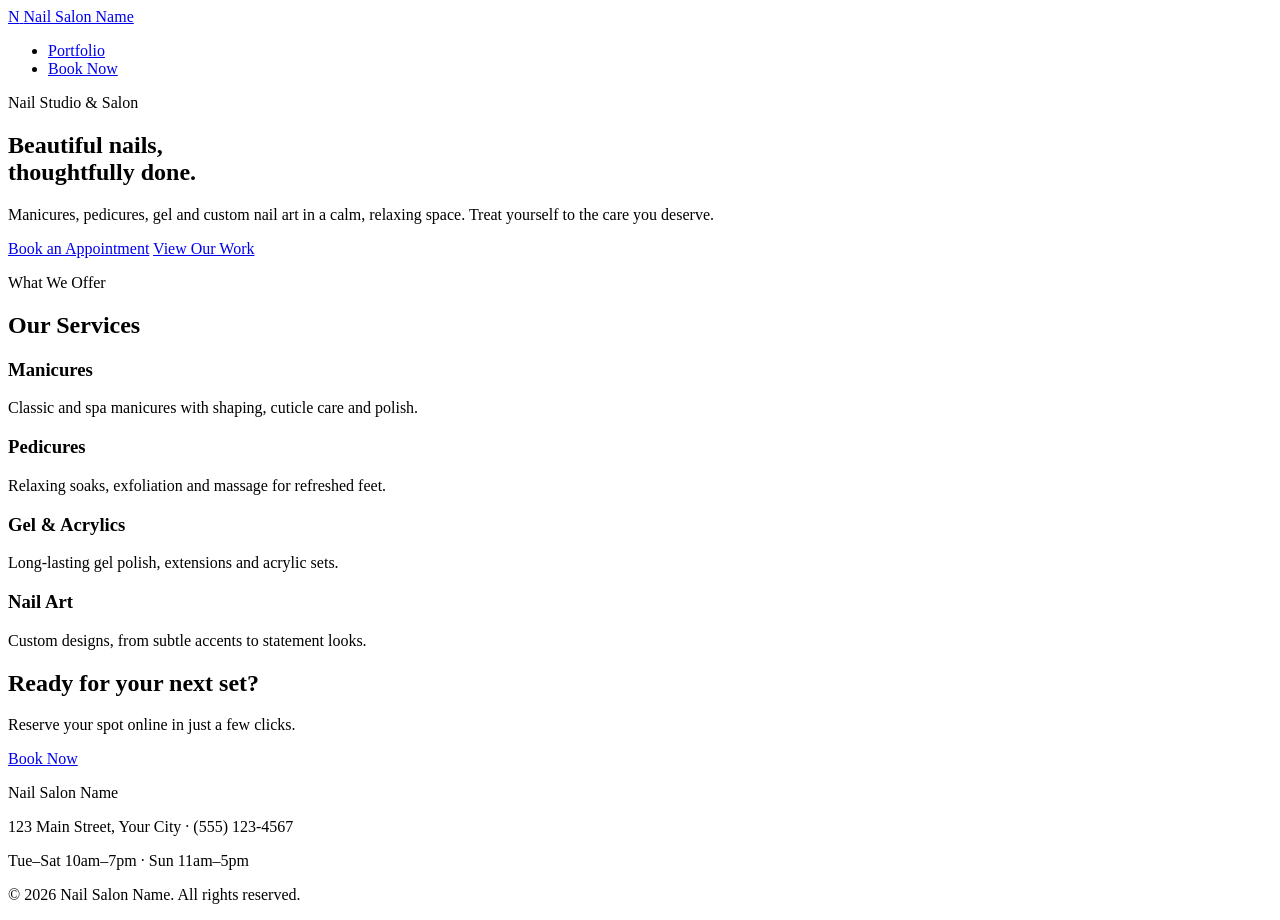
==== index.html @ 19955f5b "Create basic website structure using HTML" ====
<!DOCTYPE html>
<html lang="en">
<head>
  <meta charset="UTF-8">
  <meta name="viewport" content="width=device-width, initial-scale=1.0">
  <title>Nail Salon Name</title>
  <link rel="preconnect" href="https://fonts.googleapis.com">
  <link rel="preconnect" href="https://fonts.gstatic.com" crossorigin>
  <link href="https://fonts.googleapis.com/css2?family=Cormorant+Garamond:ital,wght@0,500;0,600;1,500&family=Raleway:wght@400;500;600&display=swap" rel="stylesheet">
  <link rel="stylesheet" href="css/styles.css">
</head>
<body>

  <!-- Navigation -->
  <header class="site-header">
    <nav class="nav">
      <a href="#" class="logo">
        <span class="logo-mark">N</span>
        <span class="logo-text">Nail Salon Name</span>
      </a>
      <ul class="nav-links">
        <li><a href="portfolio.html">Portfolio</a></li>
        <li><a href="booking.html" class="btn btn-nav">Book Now</a></li>
      </ul>
    </nav>
  </header>

  <!-- Hero -->
  <section class="hero">
    <div class="hero-content">
      <p class="eyebrow">Nail Studio &amp; Salon</p>
      <h1>Beautiful nails,<br>thoughtfully done.</h1>
      <span class="divider"></span>
      <p class="hero-text">
        Manicures, pedicures, gel and custom nail art in a calm,
        relaxing space. Treat yourself to the care you deserve.
      </p>
      <div class="hero-actions">
        <a href="booking.html" class="btn btn-primary">Book an Appointment</a>
        <a href="portfolio.html" class="btn btn-outline">View Our Work</a>
      </div>
    </div>
    <div class="hero-visual" aria-hidden="true">
      <div class="visual-card visual-card-1"></div>
      <div class="visual-card visual-card-2"></div>
    </div>
  </section>

  <!-- Services -->
  <section class="services">
    <p class="eyebrow">What We Offer</p>
    <h2>Our Services</h2>
    <span class="divider"></span>
    <div class="service-grid">
      <article class="service-card">
        <h3>Manicures</h3>
        <p>Classic and spa manicures with shaping, cuticle care and polish.</p>
      </article>
      <article class="service-card">
        <h3>Pedicures</h3>
        <p>Relaxing soaks, exfoliation and massage for refreshed feet.</p>
      </article>
      <article class="service-card">
        <h3>Gel &amp; Acrylics</h3>
        <p>Long-lasting gel polish, extensions and acrylic sets.</p>
      </article>
      <article class="service-card">
        <h3>Nail Art</h3>
        <p>Custom designs, from subtle accents to statement looks.</p>
      </article>
    </div>
  </section>

  <!-- Call to action -->
  <section class="cta">
    <h2>Ready for your next set?</h2>
    <p>Reserve your spot online in just a few clicks.</p>
    <a href="booking.html" class="btn btn-light">Book Now</a>
  </section>

  <!-- Footer -->
  <footer class="site-footer">
    <p class="footer-logo">Nail Salon Name</p>
    <p>123 Main Street, Your City &middot; (555) 123-4567</p>
    <p>Tue&ndash;Sat 10am&ndash;7pm &middot; Sun 11am&ndash;5pm</p>
    <p class="copyright">&copy; 2026 Nail Salon Name. All rights reserved.</p>
  </footer>

</body>
</html>
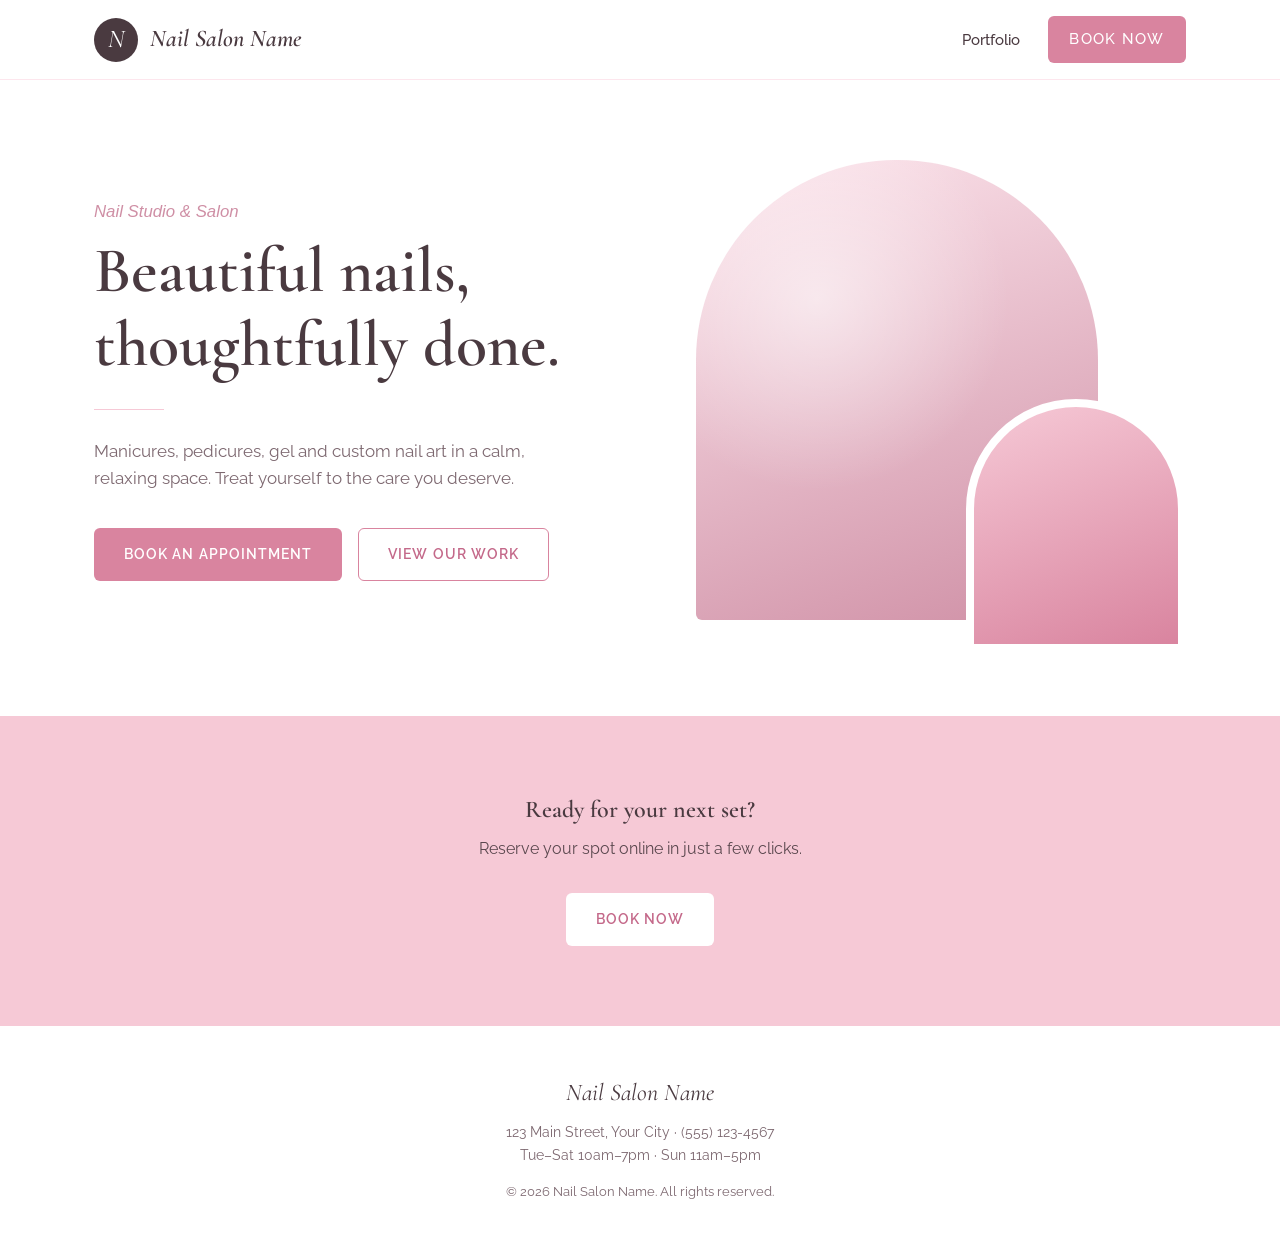
==== commit 5512c1e4: "remove services section from landing page" ====
--- a/index.html
+++ b/index.html
@@ -46,31 +46,6 @@
     </div>
   </section>
 
-  <!-- Services -->
-  <section class="services">
-    <p class="eyebrow">What We Offer</p>
-    <h2>Our Services</h2>
-    <span class="divider"></span>
-    <div class="service-grid">
-      <article class="service-card">
-        <h3>Manicures</h3>
-        <p>Classic and spa manicures with shaping, cuticle care and polish.</p>
-      </article>
-      <article class="service-card">
-        <h3>Pedicures</h3>
-        <p>Relaxing soaks, exfoliation and massage for refreshed feet.</p>
-      </article>
-      <article class="service-card">
-        <h3>Gel &amp; Acrylics</h3>
-        <p>Long-lasting gel polish, extensions and acrylic sets.</p>
-      </article>
-      <article class="service-card">
-        <h3>Nail Art</h3>
-        <p>Custom designs, from subtle accents to statement looks.</p>
-      </article>
-    </div>
-  </section>
-
   <!-- Call to action -->
   <section class="cta">
     <h2>Ready for your next set?</h2>
--- a/css/styles.css
+++ b/css/styles.css
@@ -0,0 +1,332 @@
+/* ---------- Theme ---------- */
+:root {
+  --pink: #f6c9d6;
+  --pink-deep: #d9849f;
+  --pink-darker: #c4698a;
+  --rose: #cf8fa5;
+  --blush: #fde6ed;
+  --cream: #fff5f8;
+  --ink: #4a3a40;
+  --muted: #7d6870;
+  --white: #ffffff;
+
+  --font-serif: "Cormorant Garamond", Georgia, serif;
+  --font-sans: "Raleway", "Helvetica Neue", Arial, sans-serif;
+
+  --radius: 6px;
+  --max-width: 1140px;
+}
+
+/* ---------- Base ---------- */
+*,
+*::before,
+*::after {
+  box-sizing: border-box;
+  margin: 0;
+  padding: 0;
+}
+
+html {
+  scroll-behavior: smooth;
+}
+
+body {
+  font-family: var(--font-sans);
+  color: var(--ink);
+  background: var(--white);
+  line-height: 1.6;
+  -webkit-font-smoothing: antialiased;
+}
+
+a {
+  color: inherit;
+  text-decoration: none;
+}
+
+h1,
+h2,
+h3 {
+  font-family: var(--font-serif);
+  font-weight: 600;
+  line-height: 1.15;
+  color: var(--ink);
+}
+
+.eyebrow {
+  font-family: var(--font-sans);
+  font-style: italic;
+  font-size: 1.05rem;
+  color: var(--rose);
+  margin-bottom: 0.5rem;
+}
+
+.divider {
+  display: block;
+  width: 70px;
+  height: 1px;
+  background: var(--pink);
+  margin: 1.75rem 0;
+}
+
+/* ---------- Buttons ---------- */
+.btn {
+  display: inline-block;
+  padding: 0.9rem 1.8rem;
+  font-size: 0.85rem;
+  font-weight: 600;
+  letter-spacing: 0.08em;
+  text-transform: uppercase;
+  border: 1px solid transparent;
+  border-radius: var(--radius);
+  transition: background 0.25s ease, color 0.25s ease, border-color 0.25s ease;
+}
+
+.btn-primary {
+  background: var(--pink-deep);
+  color: var(--white);
+}
+
+.btn-primary:hover {
+  background: var(--pink-darker);
+}
+
+.btn-outline {
+  border-color: var(--pink-deep);
+  color: var(--pink-darker);
+}
+
+.btn-outline:hover {
+  background: var(--pink-deep);
+  color: var(--white);
+}
+
+.btn-light {
+  background: var(--white);
+  color: var(--pink-darker);
+}
+
+.btn-light:hover {
+  background: var(--blush);
+}
+
+/* ---------- Header / Nav ---------- */
+.site-header {
+  position: sticky;
+  top: 0;
+  z-index: 10;
+  background: rgba(255, 255, 255, 0.92);
+  backdrop-filter: blur(8px);
+  border-bottom: 1px solid var(--blush);
+}
+
+.nav {
+  max-width: var(--max-width);
+  margin: 0 auto;
+  padding: 1rem 1.5rem;
+  display: flex;
+  align-items: center;
+  justify-content: space-between;
+}
+
+.logo {
+  display: flex;
+  align-items: center;
+  gap: 0.75rem;
+}
+
+.logo-mark {
+  display: grid;
+  place-items: center;
+  width: 44px;
+  height: 44px;
+  border-radius: 50%;
+  background: var(--ink);
+  color: var(--white);
+  font-family: var(--font-serif);
+  font-style: italic;
+  font-size: 1.6rem;
+}
+
+.logo-text {
+  font-family: var(--font-serif);
+  font-style: italic;
+  font-size: 1.5rem;
+  font-weight: 600;
+}
+
+.nav-links {
+  list-style: none;
+  display: flex;
+  align-items: center;
+  gap: 1.75rem;
+}
+
+.nav-links a {
+  font-size: 0.95rem;
+  font-weight: 500;
+  transition: color 0.2s ease;
+}
+
+.nav-links a:not(.btn):hover {
+  color: var(--pink-deep);
+}
+
+.btn-nav {
+  padding: 0.65rem 1.3rem;
+  background: var(--pink-deep);
+  color: var(--white);
+}
+
+.btn-nav:hover {
+  background: var(--pink-darker);
+}
+
+/* ---------- Hero ---------- */
+.hero {
+  max-width: var(--max-width);
+  margin: 0 auto;
+  padding: 5rem 1.5rem 6rem;
+  display: grid;
+  grid-template-columns: 1.1fr 1fr;
+  align-items: center;
+  gap: 4rem;
+}
+
+.hero h1 {
+  font-size: clamp(2.6rem, 5vw, 4.2rem);
+}
+
+.hero-text {
+  max-width: 460px;
+  color: var(--muted);
+  font-size: 1.05rem;
+  margin-bottom: 2.25rem;
+}
+
+.hero-actions {
+  display: flex;
+  flex-wrap: wrap;
+  gap: 1rem;
+}
+
+.hero-visual {
+  position: relative;
+  height: 460px;
+}
+
+.visual-card {
+  position: absolute;
+  border-radius: 200px 200px var(--radius) var(--radius);
+}
+
+.visual-card-1 {
+  inset: 0 18% 0 0;
+  background:
+    radial-gradient(circle at 30% 30%, rgba(255, 255, 255, 0.55), transparent 45%),
+    linear-gradient(160deg, var(--blush), var(--rose));
+}
+
+.visual-card-2 {
+  width: 45%;
+  height: 55%;
+  right: 0;
+  bottom: -2rem;
+  background: linear-gradient(160deg, var(--pink), var(--pink-deep));
+  border: 8px solid var(--white);
+}
+
+/* ---------- CTA ---------- */
+.cta {
+  background: var(--pink);
+  color: var(--ink);
+  text-align: center;
+  padding: 5rem 1.5rem;
+}
+
+.cta h2 {
+  color: var(--ink);
+  margin-bottom: 0.75rem;
+}
+
+.cta p {
+  opacity: 0.9;
+  margin-bottom: 2rem;
+}
+
+/* ---------- Footer ---------- */
+.site-footer {
+  text-align: center;
+  padding: 3rem 1.5rem;
+  font-size: 0.9rem;
+  color: var(--muted);
+}
+
+.footer-logo {
+  font-family: var(--font-serif);
+  font-style: italic;
+  font-size: 1.5rem;
+  color: var(--ink);
+  margin-bottom: 0.5rem;
+}
+
+.copyright {
+  margin-top: 1rem;
+  font-size: 0.8rem;
+}
+
+/* ---------- Responsive ---------- */
+@media (max-width: 900px) {
+  .hero {
+    grid-template-columns: 1fr;
+    text-align: center;
+    padding-top: 3.5rem;
+    gap: 3rem;
+  }
+
+  .hero .divider {
+    margin-left: auto;
+    margin-right: auto;
+  }
+
+  .hero-text {
+    margin-left: auto;
+    margin-right: auto;
+  }
+
+  .hero-actions {
+    justify-content: center;
+  }
+
+  .hero-visual {
+    height: 340px;
+    max-width: 420px;
+    width: 100%;
+    margin: 0 auto;
+  }
+
+  .service-grid {
+    grid-template-columns: repeat(2, 1fr);
+  }
+}
+
+@media (max-width: 560px) {
+  .logo-text {
+    font-size: 1.2rem;
+  }
+
+  .nav-links {
+    gap: 1rem;
+  }
+
+  .nav-links a {
+    font-size: 0.85rem;
+  }
+
+  .btn-nav {
+    padding: 0.55rem 0.9rem;
+  }
+
+  .service-grid {
+    grid-template-columns: 1fr;
+  }
+}
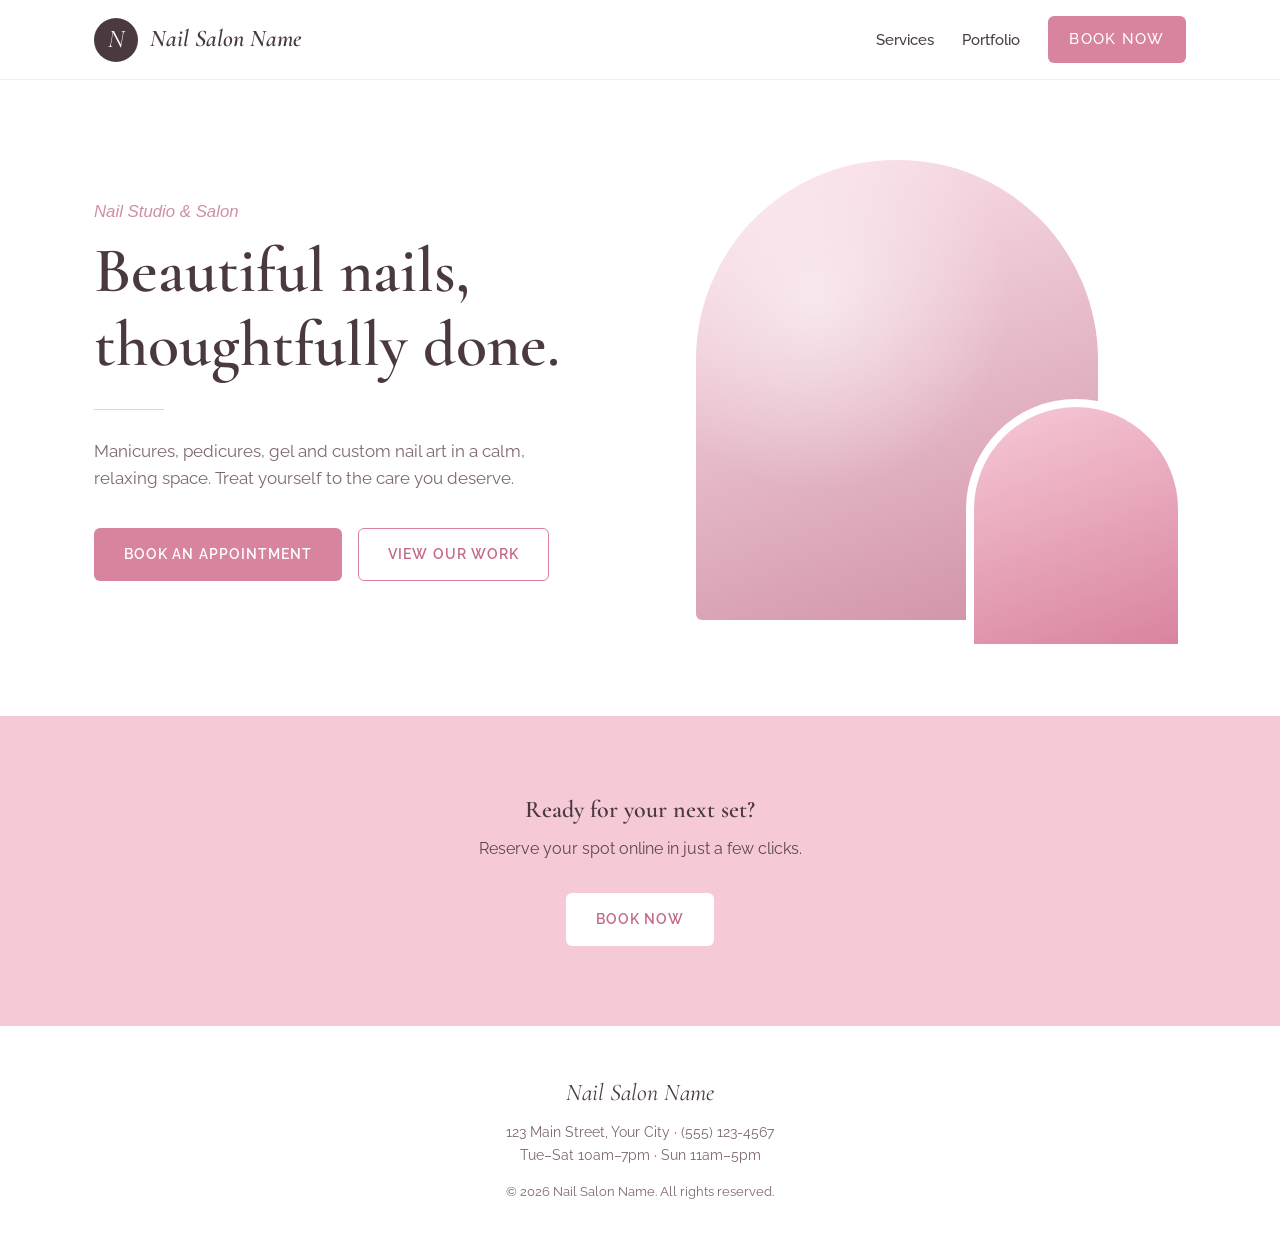
==== commit 2a7338ce: "create basic services page" ====
--- a/index.html
+++ b/index.html
@@ -19,6 +19,7 @@
         <span class="logo-text">Nail Salon Name</span>
       </a>
       <ul class="nav-links">
+        <li><a href="services.html">Services</a></li>
         <li><a href="portfolio.html">Portfolio</a></li>
         <li><a href="booking.html" class="btn btn-nav">Book Now</a></li>
       </ul>
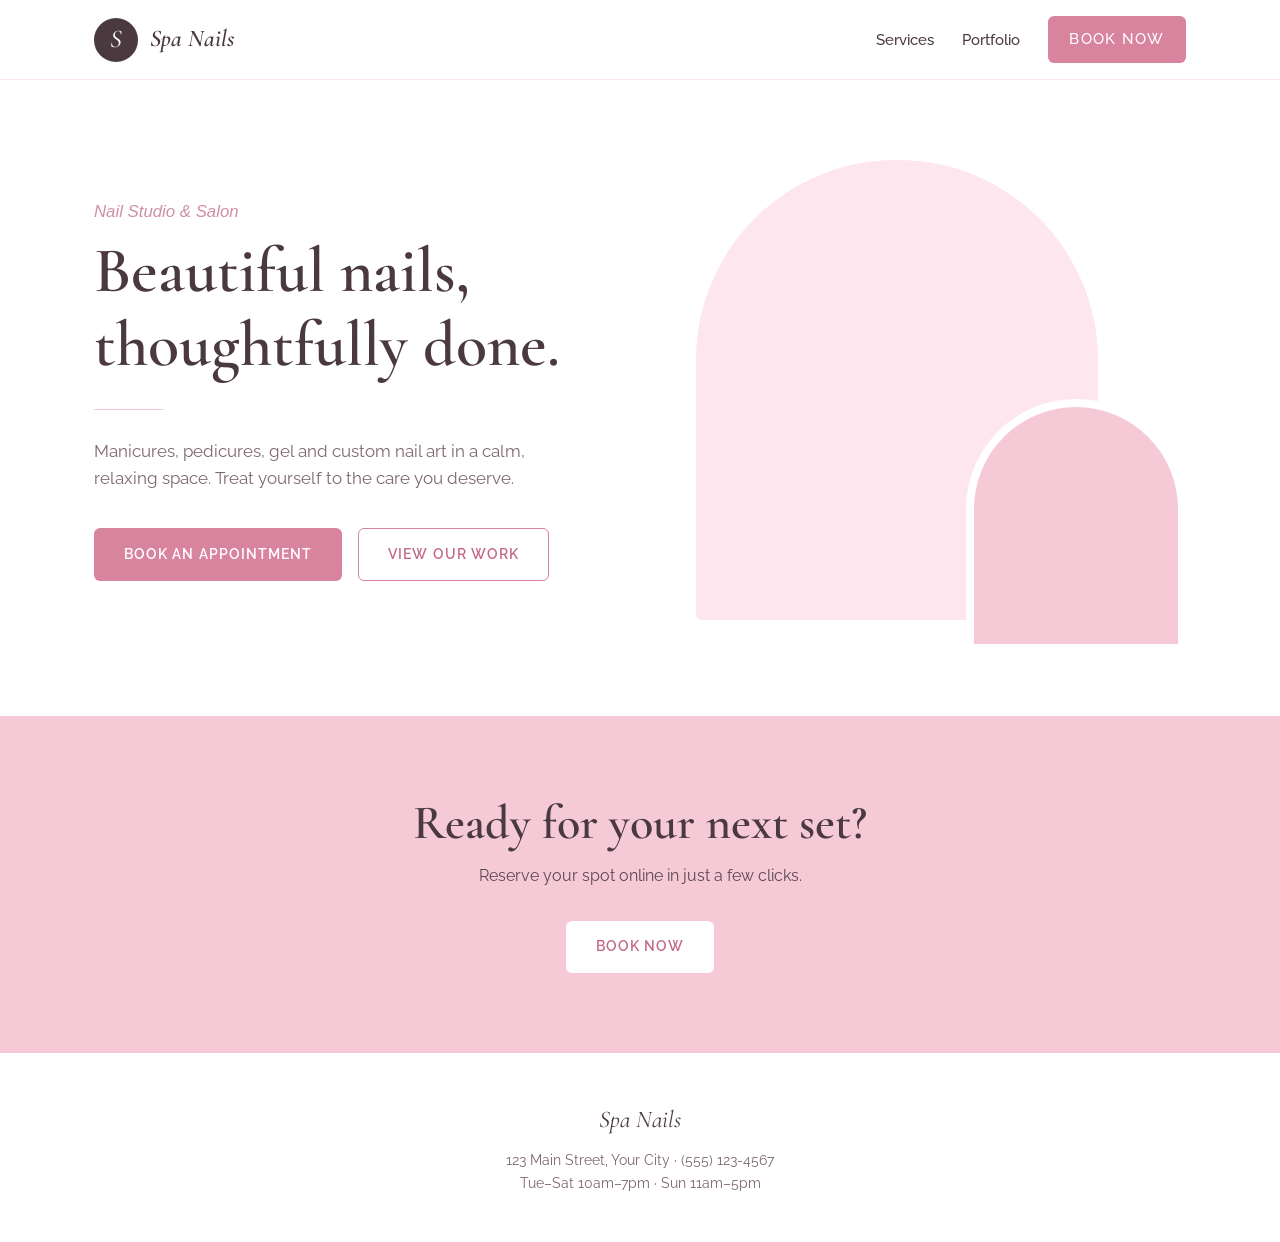
==== commit 418b4205: "fix salon name" ====
--- a/index.html
+++ b/index.html
@@ -3,7 +3,7 @@
 <head>
   <meta charset="UTF-8">
   <meta name="viewport" content="width=device-width, initial-scale=1.0">
-  <title>Nail Salon Name</title>
+  <title>Spa Nails</title>
   <link rel="preconnect" href="https://fonts.googleapis.com">
   <link rel="preconnect" href="https://fonts.gstatic.com" crossorigin>
   <link href="https://fonts.googleapis.com/css2?family=Cormorant+Garamond:ital,wght@0,500;0,600;1,500&family=Raleway:wght@400;500;600&display=swap" rel="stylesheet">
@@ -15,8 +15,8 @@
   <header class="site-header">
     <nav class="nav">
       <a href="#" class="logo">
-        <span class="logo-mark">N</span>
-        <span class="logo-text">Nail Salon Name</span>
+        <span class="logo-mark">S</span>
+        <span class="logo-text">Spa Nails</span>
       </a>
       <ul class="nav-links">
         <li><a href="services.html">Services</a></li>
@@ -56,10 +56,9 @@
 
   <!-- Footer -->
   <footer class="site-footer">
-    <p class="footer-logo">Nail Salon Name</p>
+    <p class="footer-logo">Spa Nails</p>
     <p>123 Main Street, Your City &middot; (555) 123-4567</p>
     <p>Tue&ndash;Sat 10am&ndash;7pm &middot; Sun 11am&ndash;5pm</p>
-    <p class="copyright">&copy; 2026 Nail Salon Name. All rights reserved.</p>
   </footer>
 
 </body>
--- a/css/styles.css
+++ b/css/styles.css
@@ -221,9 +221,7 @@
 
 .visual-card-1 {
   inset: 0 18% 0 0;
-  background:
-    radial-gradient(circle at 30% 30%, rgba(255, 255, 255, 0.55), transparent 45%),
-    linear-gradient(160deg, var(--blush), var(--rose));
+  background: var(--blush) url("../imgs/nails/nail-set-10.png") center / cover;
 }
 
 .visual-card-2 {
@@ -231,7 +229,7 @@
   height: 55%;
   right: 0;
   bottom: -2rem;
-  background: linear-gradient(160deg, var(--pink), var(--pink-deep));
+  background: var(--pink) url("../imgs/nails/nail-set-11.png") center / cover;
   border: 8px solid var(--white);
 }
 
@@ -245,6 +243,7 @@
 
 .cta h2 {
   color: var(--ink);
+  font-size: clamp(2.2rem, 4vw, 3rem);
   margin-bottom: 0.75rem;
 }
 
@@ -272,6 +271,76 @@
 .copyright {
   margin-top: 1rem;
   font-size: 0.8rem;
+}
+
+/* ---------- Services page ---------- */
+.nav-links a[aria-current="page"] {
+  color: var(--pink-darker);
+}
+
+.page-header {
+  background: var(--pink);
+  text-align: center;
+  padding: 3.5rem 1.5rem;
+}
+
+.page-header h1 {
+  font-size: clamp(2.6rem, 5vw, 3.6rem);
+}
+
+.page-header p {
+  color: var(--muted);
+  margin-top: 0.5rem;
+}
+
+.menu {
+  max-width: var(--max-width);
+  margin: 0 auto;
+  padding: 4.5rem 1.5rem;
+  display: grid;
+  grid-template-columns: repeat(2, 1fr);
+  gap: 2rem;
+  align-items: start;
+}
+
+.menu-card {
+  background: var(--cream);
+  padding: 2.25rem;
+  border-radius: var(--radius);
+  border-top: 3px solid var(--pink-deep);
+}
+
+.menu-card h2 {
+  font-size: 2rem;
+  margin-bottom: 0.75rem;
+}
+
+.menu-card > p {
+  color: var(--muted);
+  font-size: 0.95rem;
+  margin-bottom: 1.5rem;
+}
+
+.price-list {
+  list-style: none;
+}
+
+.price-list li {
+  display: flex;
+  justify-content: space-between;
+  gap: 1rem;
+  padding: 0.6rem 0;
+  border-bottom: 1px dashed var(--pink);
+}
+
+.price-list li:last-child {
+  border-bottom: none;
+}
+
+.price-list li span:last-child {
+  font-weight: 600;
+  color: var(--pink-darker);
+  white-space: nowrap;
 }
 
 /* ---------- Responsive ---------- */
@@ -304,8 +373,8 @@
     margin: 0 auto;
   }
 
-  .service-grid {
-    grid-template-columns: repeat(2, 1fr);
+  .menu {
+    grid-template-columns: 1fr;
   }
 }
 
@@ -325,8 +394,4 @@
   .btn-nav {
     padding: 0.55rem 0.9rem;
   }
-
-  .service-grid {
-    grid-template-columns: 1fr;
-  }
-}
+}
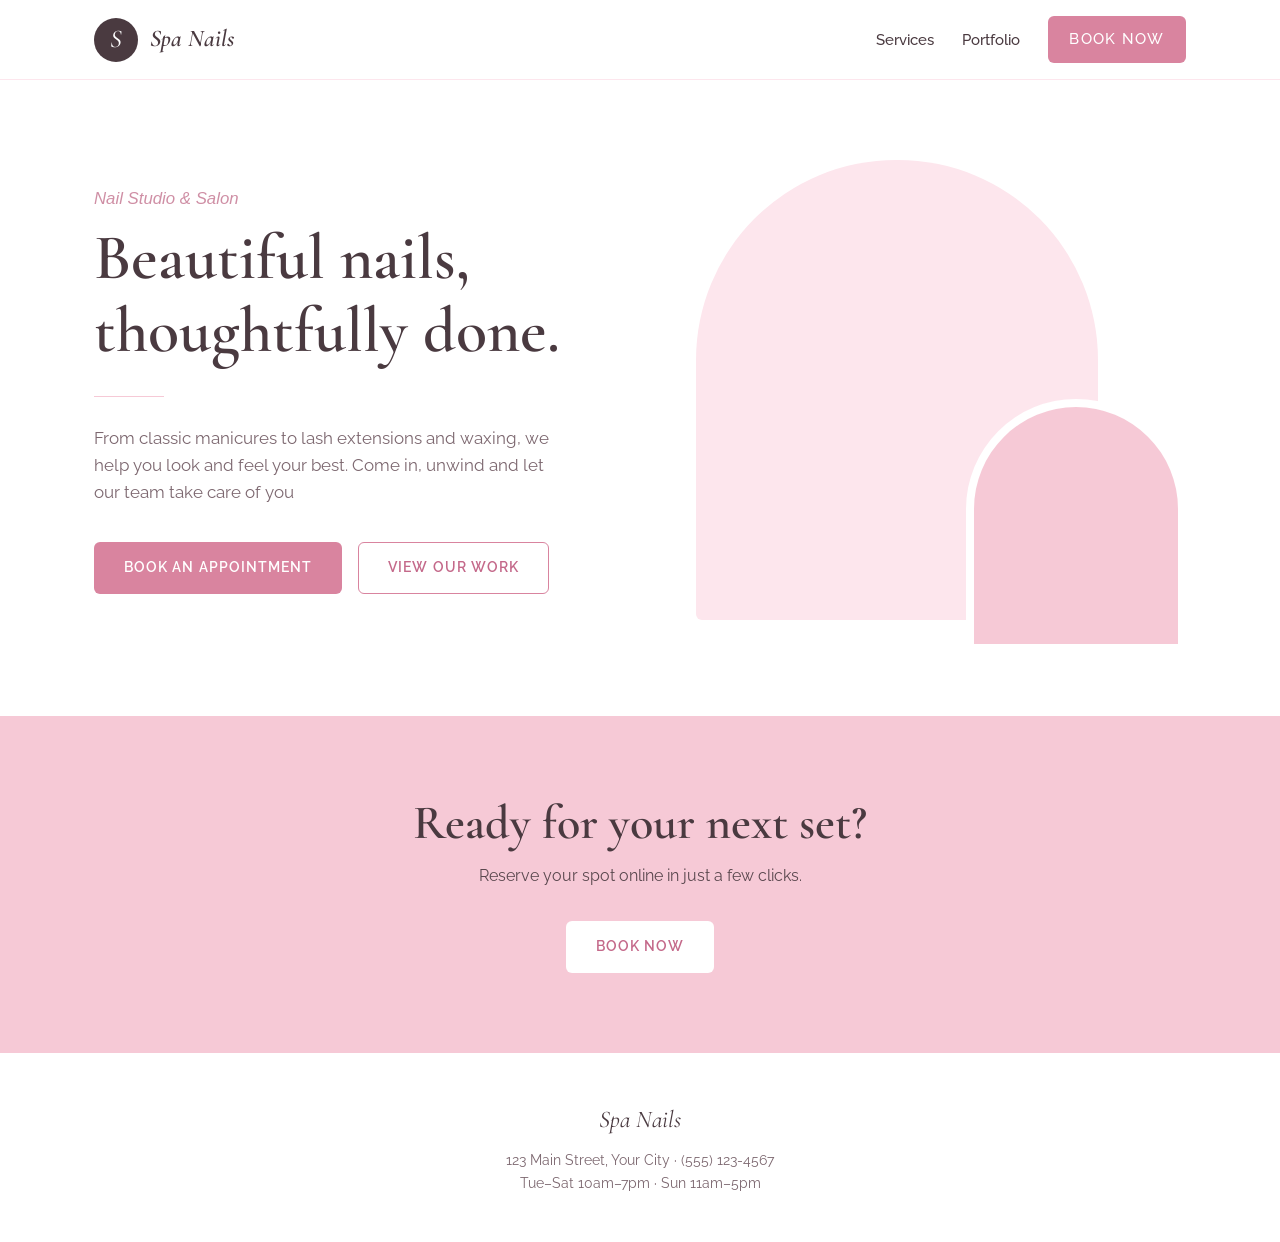
==== commit d27c9d9c: "Improve text" ====
--- a/index.html
+++ b/index.html
@@ -33,8 +33,9 @@
       <h1>Beautiful nails,<br>thoughtfully done.</h1>
       <span class="divider"></span>
       <p class="hero-text">
-        Manicures, pedicures, gel and custom nail art in a calm,
-        relaxing space. Treat yourself to the care you deserve.
+        From classic manicures to lash extensions and waxing, 
+        we help you look and feel your best. 
+        Come in, unwind and let our team take care of you
       </p>
       <div class="hero-actions">
         <a href="booking.html" class="btn btn-primary">Book an Appointment</a>
